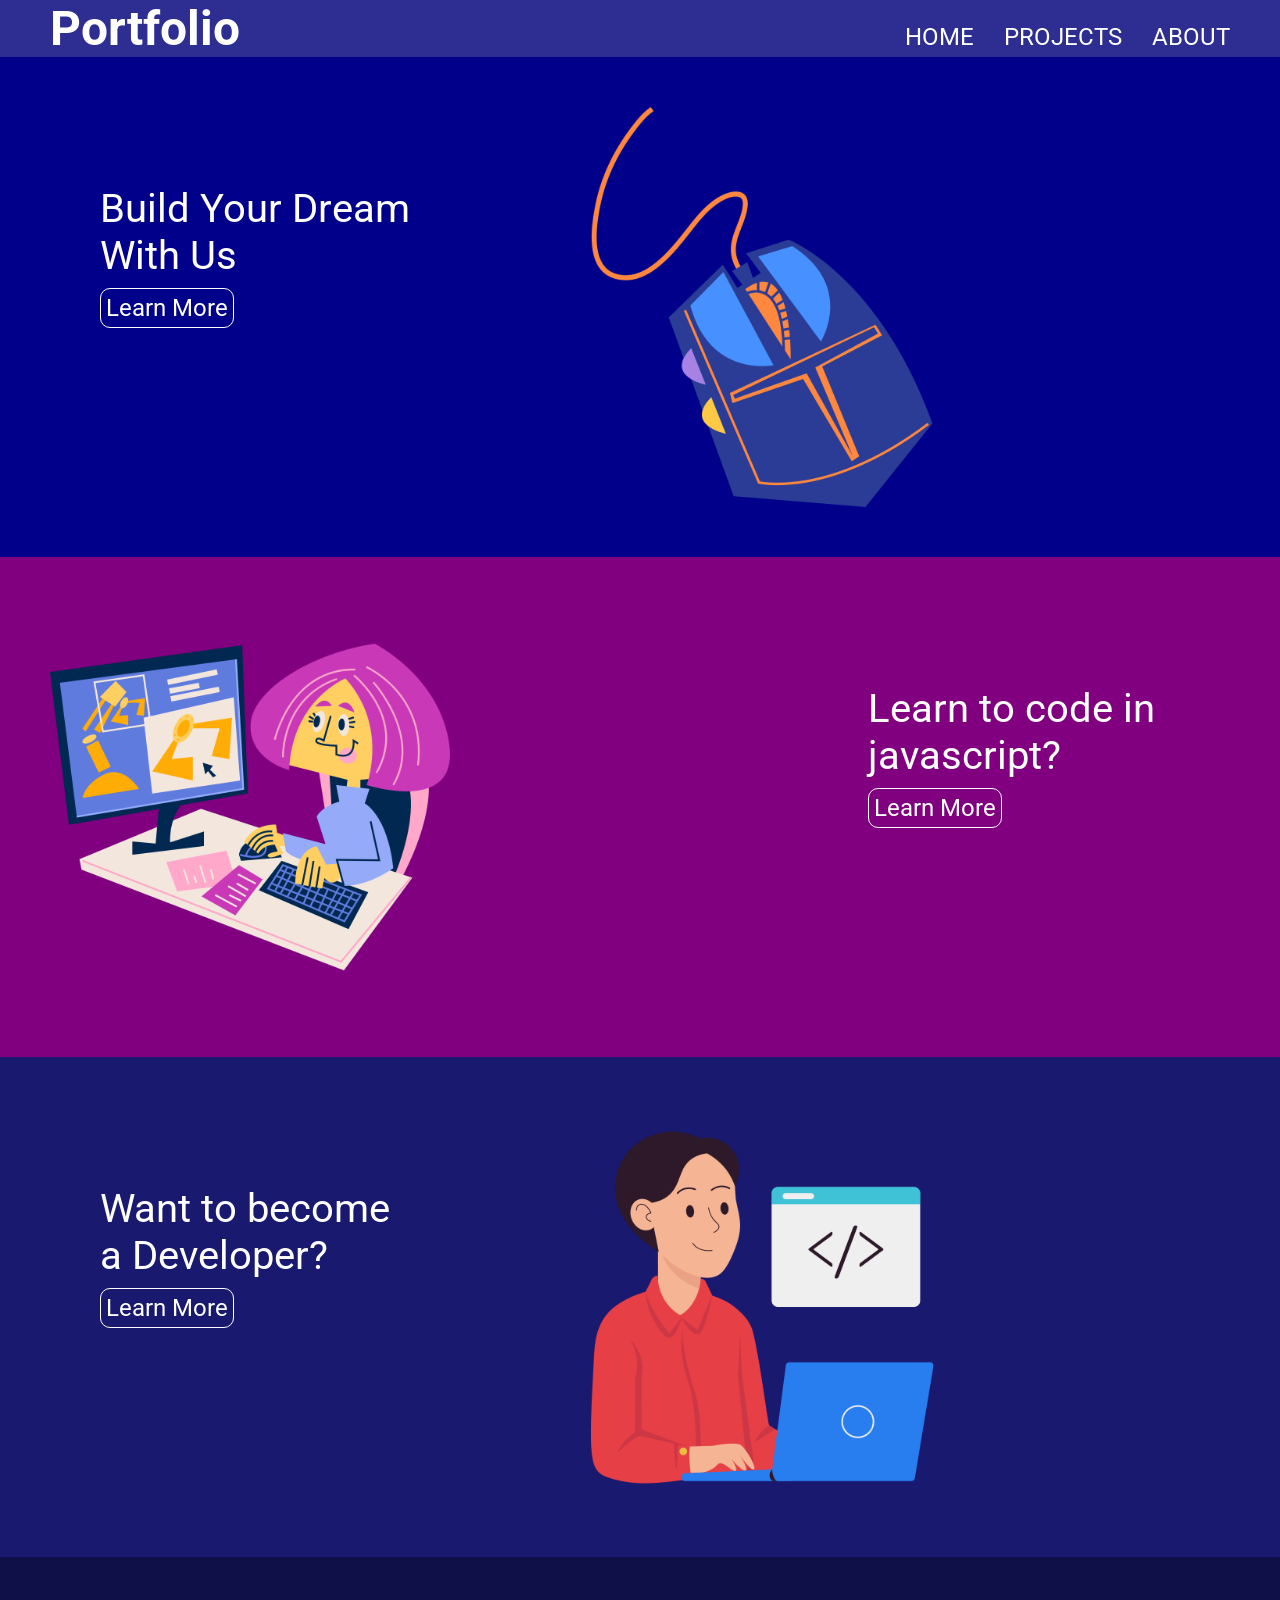
==== index.html @ 6a3600be "modify the index file" ====
<!DOCTYPE html>
<html>
    <head>
        <title>Home Page</title>
        <link rel="stylesheet" href="./home/style.css">
        <link rel="stylesheet" href="https://fonts.googleapis.com/icon?family=Material+Icons">
        <link rel="preconnect" href="https://fonts.googleapis.com">
        <link rel="preconnect" href="https://fonts.gstatic.com" crossorigin>
        <link href="https://fonts.googleapis.com/css2?family=Roboto:wght@400;700&display=swap" rel="stylesheet">
    </head>

    <body>
        <!-- navbar for desktop version -->
        <header class="desktop-navbar">
            <h1>Portfolio</h1>
            <ul>
                <li><a href="#">home</a></li>
                <li><a href="#">projects</a></li>
                <li><a href="#">about</a></li>
            </ul>
        </header>

        <!-- navbar for mobile version -->
        <header class="mobile-navbar">
            <h1>Portfolio</h1>
            <a href="#" id="menu-btn">home</a>
            <div id="menu">
                <ul>
                    <li><a href="#">home</a></li>
                    <li><a href="#">projects</a></li>
                    <li><a href="#">about</a></li>
                </ul>

            </div>
        </header>
        <script src="./home/script.js"></script>

        <!-- Main faction -->
        <main>
        <section class="binner">
            <div class="caption">
                <p>Build Your Dream With Us</p>
                <a id="learn-more-btn">Learn More</a>
                
            </div>

            <div class="img-container">
                <img src="../images/mouse.png">
            </div>
        </section>

        <section id="expand-div">
           
            <script src="./home/expand-btn.js"></script>
        </section>

        
        <section class="binner hero1">
            <div class="caption">
                <p>Learn to code in javascript?</p>
                <a href="#" id="learn-more-btn">Learn More</a>
            </div>

            <div class="img-container">
                <img src="../images/computer-engineer.png">
            </div>
        </section>



        <section class="binner hero2">
            <div class="caption">
                <p>Want to become a Developer?</p>
                <a href="#" id="learn-more-btn">Learn More</a>
            </div>

            <div class="img-container">
                <img src="../images/developer.png">
            </div>
        </section>
    </main>
        <!-- footer section -->
        <footer>
            
        </footer>

    </body>
</html>
---- home/style.css ----
* {
    box-sizing: border-box;
    padding: 0px;
    margin: 0px;
    font-family: 'Roboto';

}

body {
    background-color: midnightblue;
}


a {
    cursor: pointer;
}
/* NavBar Section */

/* for desktop navbar */
.desktop-navbar {
    background-color: rgb(46,46, 146);
    display: flex;
    justify-content: space-between;
    align-items: baseline;
    color: white;
    font-size: 1.5rem;
    padding: 0px 50px;
}

.desktop-navbar ul {
    display: flex;
    align-items: baseline;
    list-style-type: none;

}

.desktop-navbar a {
    text-decoration: none;
    color: white;
    text-transform: uppercase;
    margin: 10px 30px;
    margin-right: 0px;
}

.desktop-navbar a:hover {
    text-decoration: underline;
}


/* for mobile navbar */
.mobile-navbar {
    display: none;
    background-color: rgb(46,46, 146);
    justify-content: space-between;
    padding: 0px 50px;
    color: white;
    padding-top: 10px;
    padding-bottom: 10px;

}

/* setting mobile menu btn */
#menu-btn {
    color: white;
    border: 2px solid white;
    padding: 5px 15px;
    text-decoration: none;
    text-transform: uppercase;
    z-index: 3;


}

/* setting mobile menu display none */

#menu {
    display: none;
    position: absolute;
    top:58px;
    left: 0px;
    z-index: 2;
    flex-direction: column;
    width: 100%;
    background-color: rgba(255, 255, 255, 0.3);
    text-align: center;
    

}

#menu ul {
    list-style-type: none;

}

#menu a {
    text-decoration: none;
    text-transform: uppercase;
    color: black;
    font-size: 1.5rem;
    padding: 20px;
    display: block;
}

#menu a:hover {
    background-color: rgba(0, 0, 0, 0.3);
}



@media only screen and (max-width: 600px){
    .mobile-navbar {
        display: flex;
    }
    .desktop-navbar {
        display: none;
    }
}


/* Main section */
main {
    /*nothing to motify yet  */


}

/* binner section for desktop */
.binner {
    display: flex;
    justify-content: space-evenly;
    background-color: darkblue;

}


.binner .caption {
    padding: 100px;
    padding-top: 10%;
    width: 40%;
    font-size: 2.5rem;
    flex-shrink: 1;
    color: white;
    
    
}

.binner #learn-more-btn {
    font-size: 1.5rem;
    color: white;
    text-align: center;
    border: 1px solid white;
    border-radius: 10px;
    padding: 5px;
    text-decoration: none;
    margin: auto;
    transition: all 0.5s;
}

#learn-more-btn:hover {
    background-color: rgba(255,255,255,0.3);
    color: black;
    border-color: black;
    
}


.binner .img-container {
    width: 60%;
    padding: 50px;
    overflow: hidden;
    flex-shrink: 1.5;
    

}


.img-container img {
    width: 100%;
    max-width: 400px;
    height: auto;
    display: block;
}


#expand-div {
    width: 100%;
    height: 0px;
    background-color: rgb(85, 125, 135);
    transition: all 0.4s;
}

/* binner hero 1 */
.hero1 {
    flex-direction: row-reverse !important;
    background-color: purple;
}

.hero2 {
    background-color: midnightblue;
}



/* binnner for mobile */

@media only screen and (max-width: 600px){
    .binner {
        flex-direction: column-reverse;
        
    }

    .binner .caption {
        width: 100%;
    }

    .binner .img-container {
        width: 100%;
    }

    .hero1 {
        flex-direction: column-reverse !important;
    }
}



/* footer section */

footer {
    min-height: 300px;
    background-color: rgba(0, 0, 0, 0.35);
}
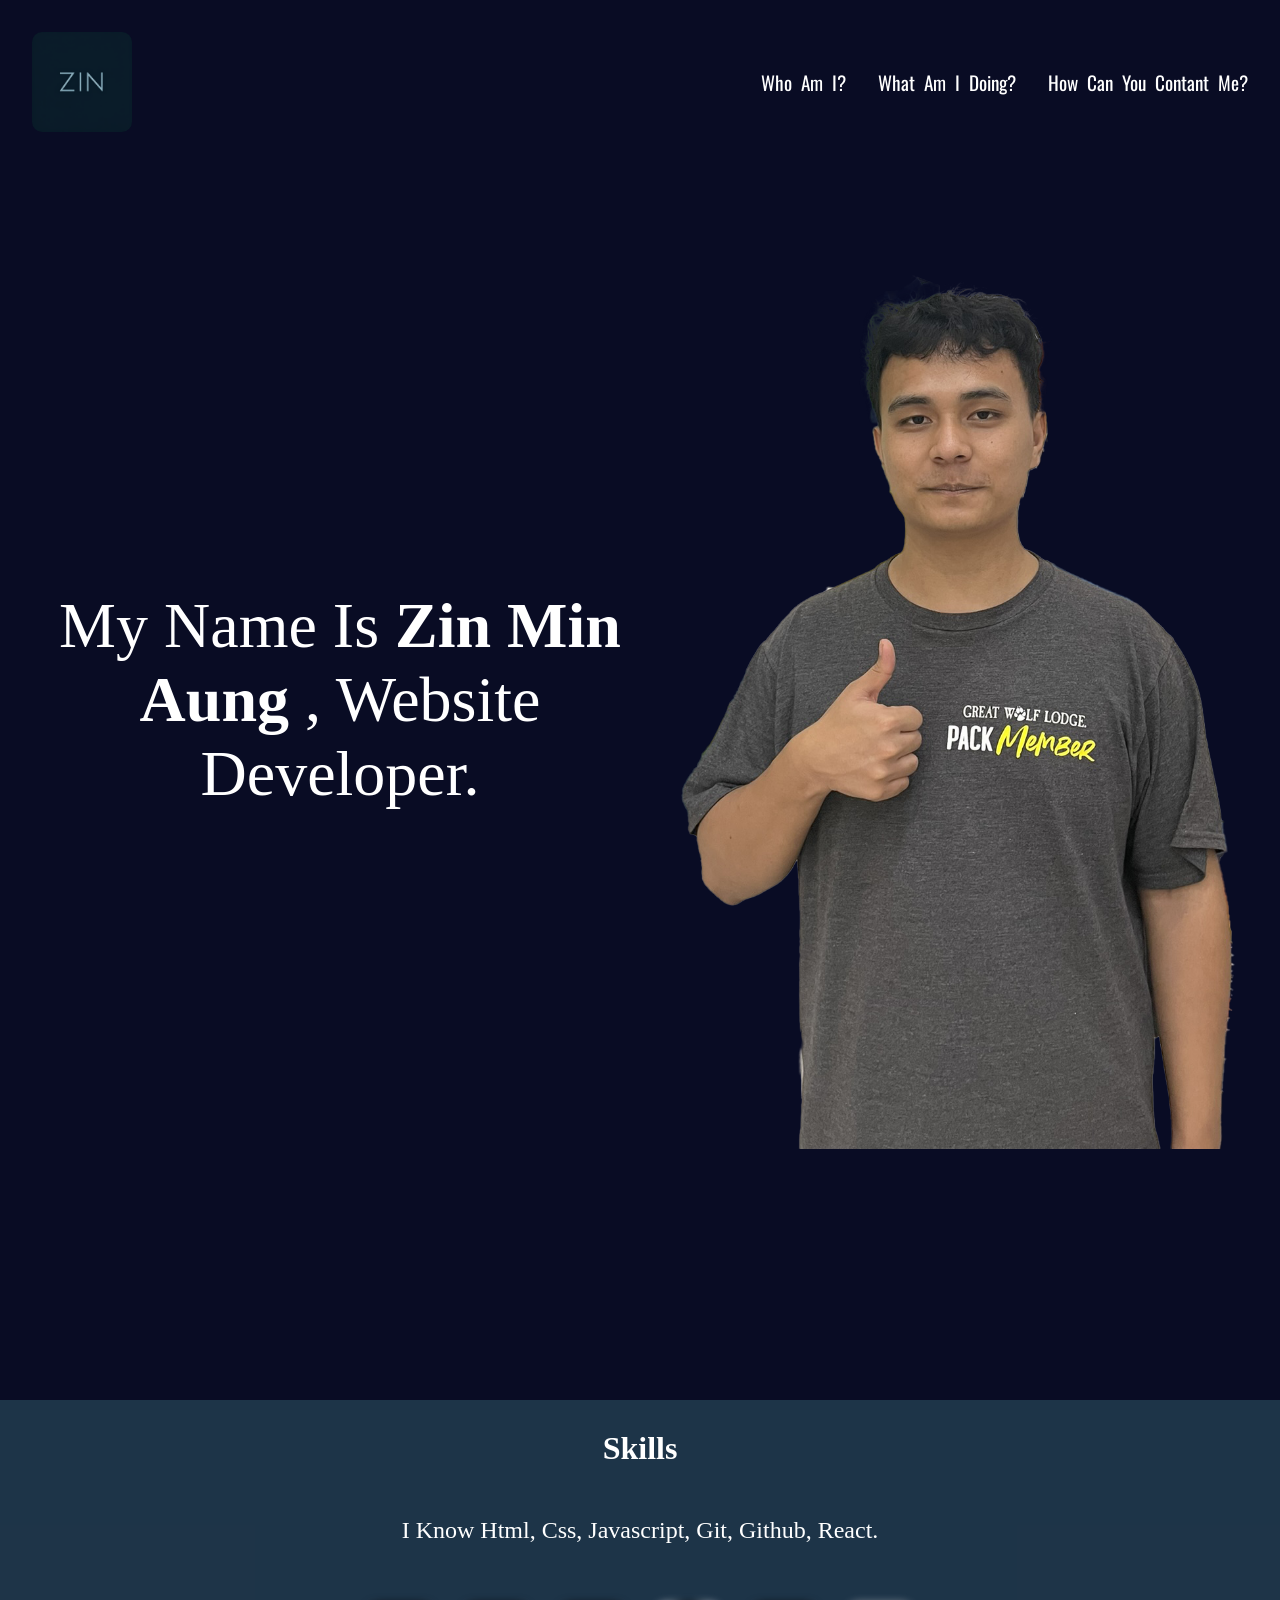
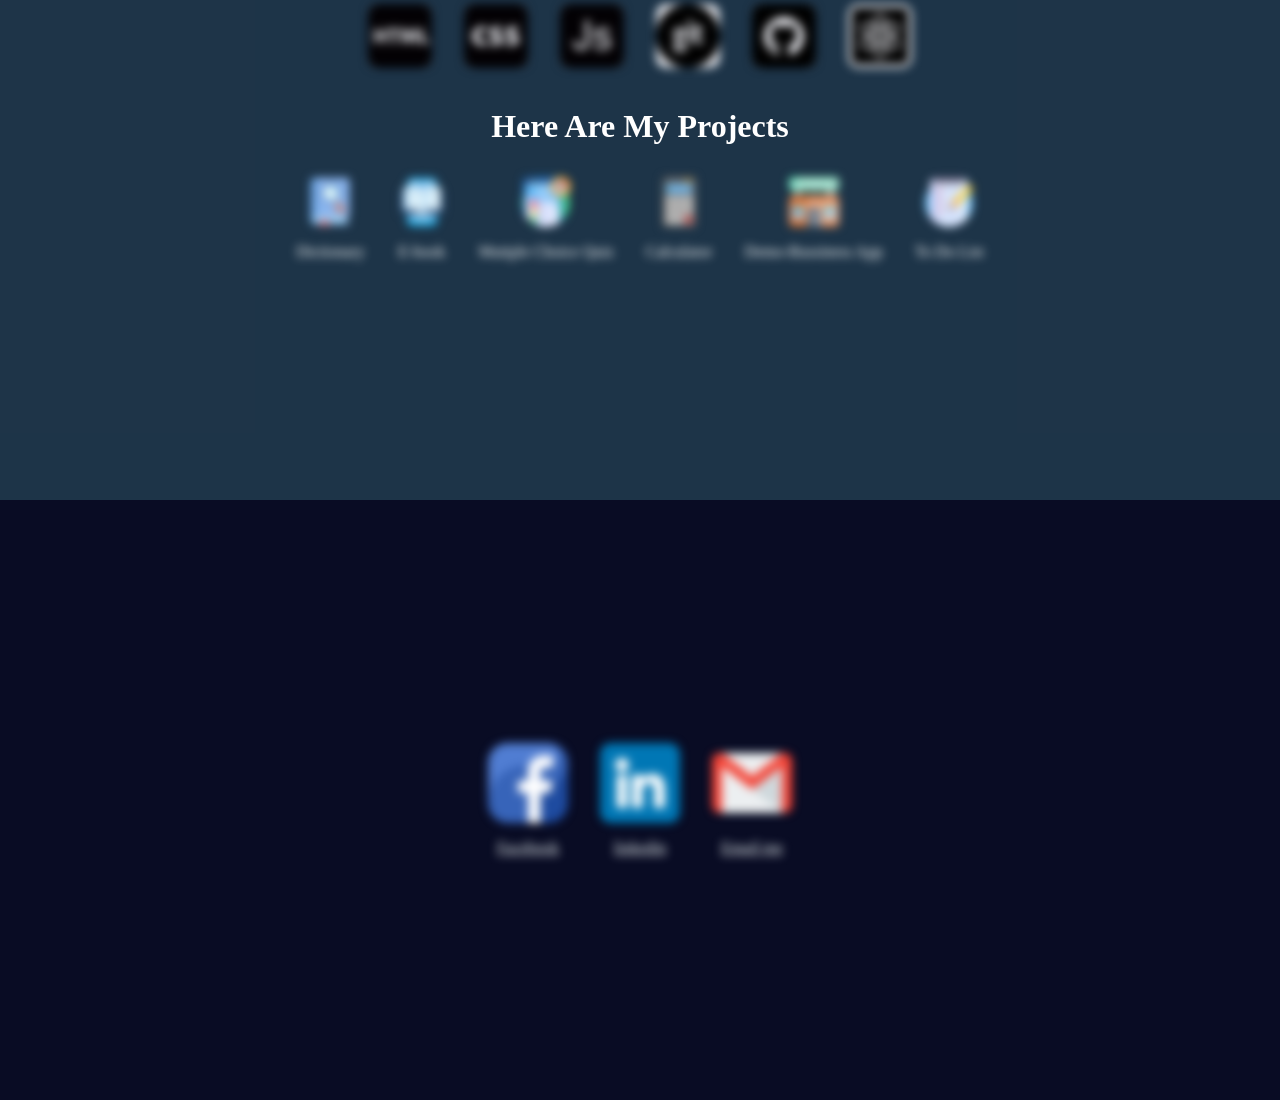
==== commit 81b7f5c1: "Set up my portfolio" ====
--- a/index.html
+++ b/index.html
@@ -1,88 +1,108 @@
 <!DOCTYPE html>
-<html>
-    <head>
-        <title>Home Page</title>
-        <link rel="stylesheet" href="./home/style.css">
-        <link rel="stylesheet" href="https://fonts.googleapis.com/icon?family=Material+Icons">
-        <link rel="preconnect" href="https://fonts.googleapis.com">
-        <link rel="preconnect" href="https://fonts.gstatic.com" crossorigin>
-        <link href="https://fonts.googleapis.com/css2?family=Roboto:wght@400;700&display=swap" rel="stylesheet">
-    </head>
+<html lang="en">
+<head>
+    <meta charset="UTF-8">
+    <meta name="viewport" content="width=device-width, initial-scale=1.0">
+    <title>My Portfolio</title>
+    <link rel="stylesheet" href="./src/css/style.css"/>
+    <link rel="stylesheet" href="./src/css/nav.css"/>
+    <link rel="stylesheet" href="./src/css/skills.css"/>
+    <link rel="stylesheet" href="./src/css/profile.css"/>
+    <!-- fonts -->
+    <link rel="preconnect" href="https://fonts.googleapis.com">
+    <link rel="preconnect" href="https://fonts.gstatic.com" crossorigin>
+    <link href="https://fonts.googleapis.com/css2?family=Lexend+Mega:wght@100..900&family=Oswald:wght@200..700&display=swap" rel="stylesheet">
+    <!-- Script -->
+    <script src="./src/scripts/menu-btn.js" defer></script>
+    <script src="./src/scripts/animation.js" defer></script>
+</head>
+<body>
+    <nav>
+        <img class="logo" src="./src/imgs/logo.png"/>
+        <ul class="desktop">
+            <li><a href="#profile-photo">Who Am I?</a></li>
+            <li><a href="#projects">What Am I Doing?</a></li>
+            <li><a href="#content">How Can You Contant Me?</a></li>
+        </ul>
+        <div class="mobile menu-btn">
+            <span></span>
+            <span></span>
+            <span></span>
+        </div>
+        <ul class="mb-nav">
+            <li><a href="#profile-photo">Who Am I?</a></li>
+            <li><a href="#projects">What Am I Doing?</a></li>
+            <li><a href="#content">How Can You Contant Me?</a></li>
+        </ul>
+    </nav>
 
-    <body>
-        <!-- navbar for desktop version -->
-        <header class="desktop-navbar">
-            <h1>Portfolio</h1>
-            <ul>
-                <li><a href="#">home</a></li>
-                <li><a href="#">projects</a></li>
-                <li><a href="#">about</a></li>
-            </ul>
-        </header>
+    <section class="binner">
+        <p class="profile-animation animated">My Name is <strong id="whoami">zin min aung</strong> , website developer. </p>
+        <img src="./src/imgs/profile.png" id="profile-photo">
+    </section>
 
-        <!-- navbar for mobile version -->
-        <header class="mobile-navbar">
-            <h1>Portfolio</h1>
-            <a href="#" id="menu-btn">home</a>
-            <div id="menu">
-                <ul>
-                    <li><a href="#">home</a></li>
-                    <li><a href="#">projects</a></li>
-                    <li><a href="#">about</a></li>
-                </ul>
+    <section class="skills-and-projects"  id="projects">
+        <h1>Skills</h1>
+        <p>I know Html, Css, javascript, git, github, react.</p>
+        <div class="skills animated">
 
-            </div>
-        </header>
-        <script src="./home/script.js"></script>
+            <img src="./src/imgs/html.png">
+            <img src="./src/imgs/css.png">
+            <img src="./src/imgs/js.png">
+            <img src="./src/imgs/git.png">
+            <img src="./src/imgs/github.png">
+            <img src="./src/imgs/react.png">
+        </div>
 
-        <!-- Main faction -->
-        <main>
-        <section class="binner">
-            <div class="caption">
-                <p>Build Your Dream With Us</p>
-                <a id="learn-more-btn">Learn More</a>
-                
-            </div>
+        <h1>Here Are My Projects</h1>
 
-            <div class="img-container">
-                <img src="../images/mouse.png">
-            </div>
-        </section>
+        <div class="projects animated">
+            <a href="https://dreamy-mousse-582bf8.netlify.app/">
+                <img src="./src/imgs/dictionary.png"/>
+                <span>Dictionary</span>
+            </a>
 
-        <section id="expand-div">
-           
-            <script src="./home/expand-btn.js"></script>
-        </section>
+            <a href="https://harmonious-wisp-6aed60.netlify.app/">
+                <img src="./src/imgs/book.png"/>
+                <span>E-book</span>
+            </a>
 
-        
-        <section class="binner hero1">
-            <div class="caption">
-                <p>Learn to code in javascript?</p>
-                <a href="#" id="learn-more-btn">Learn More</a>
-            </div>
+            <a href="https://rainbow-liger-0dd066.netlify.app/">
+                <img src="./src/imgs/quiz.png"/>
+                <span>Mutiple Choice Quiz</span>
+            </a>
 
-            <div class="img-container">
-                <img src="../images/computer-engineer.png">
-            </div>
-        </section>
+            <a href="https://fluffy-squirrel-42379a.netlify.app/">
+                <img src="./src/imgs/calculator.png"/>
+                <span>Calculator</span>
+            </a>
 
+            <a href="https://deft-muffin-770d37.netlify.app/">
+                <img src="./src/imgs/restaurant-building.png"/>
+                <span>Demo-Bussiness App</span>
+            </a>
+            
+            <a href="https://celebrated-scone-6f76a4.netlify.app/">
+                <img src="./src/imgs/list.png"/>
+                <spam>To Do List</spam>
+            </a>
 
+        </div>
+    </section>
 
-        <section class="binner hero2">
-            <div class="caption">
-                <p>Want to become a Developer?</p>
-                <a href="#" id="learn-more-btn">Learn More</a>
-            </div>
-
-            <div class="img-container">
-                <img src="../images/developer.png">
-            </div>
-        </section>
-    </main>
-        <!-- footer section -->
-        <footer>
-            
-        </footer>
-
-    </body>
-</html>
+    <section class="content animated" id="content">
+            <a href="https://www.facebook.com/profile.php?id=100086689434304">
+                <img src="./src/imgs/facebook.png">
+                <span>Facebook</span>
+            </a>
+            <a href="www.linkedin.com/in/zinmin-aung-5773212aa">
+                <img src="./src/imgs/linkedin.png">
+                <span>linkedin</span>
+            </a>
+            <a href="mailto:zinminaungalex200311@gmail.com">
+                <img src="./src/imgs/gmail.png">
+                <span>Email me</span>
+            </a>
+    </section>
+</body>
+</html> 
--- a/src/css/style.css
+++ b/src/css/style.css
@@ -0,0 +1,31 @@
+* {
+    padding: 0;
+    margin: 0;
+    box-sizing: border-box;
+    color: white;
+}
+
+body {
+    background-color: #090c24;
+}
+
+html {
+    scroll-behavior: smooth;
+  }
+
+
+
+  /* animation */
+
+  .animated {
+    opacity: 0;
+    transition: all 2s;
+    filter: blur(5px);
+    transform: translateX(-100%);
+  }
+
+  .show {
+    opacity: 1;
+    filter: blur(0px);
+    transform: translateX(0);
+  }
--- a/src/css/nav.css
+++ b/src/css/nav.css
@@ -0,0 +1,150 @@
+nav {
+    padding: 2rem;
+    width: 100%;
+    display: flex;
+    justify-content: space-between;
+    align-items: center;
+    position: relative;
+    position:fixed;
+    z-index: 3;
+}
+
+.logo {
+    width: 100px;
+    border-radius: 10px;
+    margin-right: 10px;
+}
+
+nav ul {
+    list-style-type: none;
+    display: flex;
+    gap: 2rem;
+    justify-content: end;
+    font-family: Oswald;
+    font-size: 1.2rem;
+    word-spacing: 5px;
+}
+
+nav ul a {
+    text-decoration: none;
+}
+
+nav ul a:hover {
+   color: aqua;
+   text-decoration: underline; 
+}
+
+nav div {
+    width: 30px;
+    height: 30px;
+    display: flex;
+    flex-direction: column;
+    gap: 0.5rem;
+    border-top-left-radius: 5px;
+    border-bottom-right-radius: 5px;
+    overflow: hidden;
+}
+
+
+nav div span {
+    width: 100%;
+    height: inherit;
+    background-color: white;
+}
+
+.mobile {
+    display: none;
+}
+
+
+.mb-nav {
+    position: absolute;
+    top: 100%;
+    left: 0px;
+    flex-direction: column;
+    width: 100%;
+    align-items: center;
+    display: none;
+    gap: 0;
+    background-color: #555ea0bf;
+    z-index: 2;
+    box-shadow: rgba(50, 50, 93, 0.25) 0px 13px 27px -5px, rgba(0, 0, 0, 0.3) 0px 8px 16px -8px;
+
+}
+
+.mb-nav li {
+    width: 100%;
+    padding: 10px;
+    padding-left: 20%;
+}
+
+
+/* binner */
+.binner {
+    display: flex;
+    align-items: center;
+    padding: 1rem;
+    height: 1400px;
+ }
+ 
+ .binner p {
+     font-size: 4rem;
+     text-transform: capitalize;
+     text-align: center;
+ }
+ 
+ #profile-photo {
+     width: 600px;
+ 
+ }
+
+
+
+@media screen and (max-width: 600px) {
+    .mobile {
+        display: flex;
+    }
+    .desktop {
+        display: none;
+    }
+    .logo {
+        width: 50px;
+    }
+
+    .binner {
+        height: 800px;
+    }
+
+    .binner p {
+        font-size: 1.5rem !important;
+    }
+    
+    #profile-photo {
+        width: 250px !important;
+    }
+
+}
+
+
+@media screen and (min-width: 600px)
+{
+    .mb-nav 
+    {
+        display: none !important;
+    }
+}
+
+
+
+@media screen and (max-width: 900px) {
+    .binner p {
+        font-size: 2.5rem;
+        text-transform: capitalize;
+        text-align: center;
+    }
+    
+    #profile-photo {
+        width: 400px;
+    
+    }
+}
--- a/src/css/skills.css
+++ b/src/css/skills.css
@@ -0,0 +1,62 @@
+.skills-and-projects
+{
+    background-color: #3e738064;
+    min-height: 700px;
+
+}
+
+.skills-and-projects h1  {
+    text-align: center;
+    font-size: 2rem;
+    padding-top: 30px;
+   
+}
+
+.skills-and-projects p {
+    font-size: 1.5rem;
+    text-align: center;
+    padding: 50px;
+    text-transform: capitalize;
+
+}
+
+.skills {
+    display: flex;
+    justify-content: center;
+    align-items: center;
+    flex-wrap: wrap;
+    gap: 2rem;
+    padding: 10px 1rem;
+
+}
+
+.skills img {
+    background-color: #e5e6eb;
+    border-radius: 10px;
+
+}
+
+.projects {
+    display: flex;
+    justify-content: center;
+    gap: 2rem;
+    flex-wrap: wrap;
+    padding: 2rem;
+
+}
+
+.projects a {
+    display: flex;
+    flex-direction: column;
+    justify-content: center;
+    align-items: center;
+    gap: 1rem;
+    text-decoration: none;
+
+}
+
+
+.projects img {
+    width: 50px;
+}
+
--- a/src/css/profile.css
+++ b/src/css/profile.css
@@ -0,0 +1,45 @@
+.content {
+    display: flex;
+    height: 600px;
+    justify-content: center;
+    align-items: center;
+    gap: 2rem;
+}
+
+.content a {
+    display: flex;
+    flex-direction: column;
+    gap: 1rem;
+    justify-content: center;
+    align-items: center;
+    width: 80px;
+    height: auto;
+}
+
+.content a img {
+  width: 100%;
+  display: block;
+
+}
+
+.content a span {
+    color: rgb(231, 240, 240);
+}
+
+.profile-animation {
+    animation-name:fadeIn;
+    animation-duration:5s
+}
+
+
+@keyframes fadeIn {
+0% {
+  opacity:0%;
+  scale: 60%;
+
+}
+100% {
+  opacity:100%;
+}
+
+}
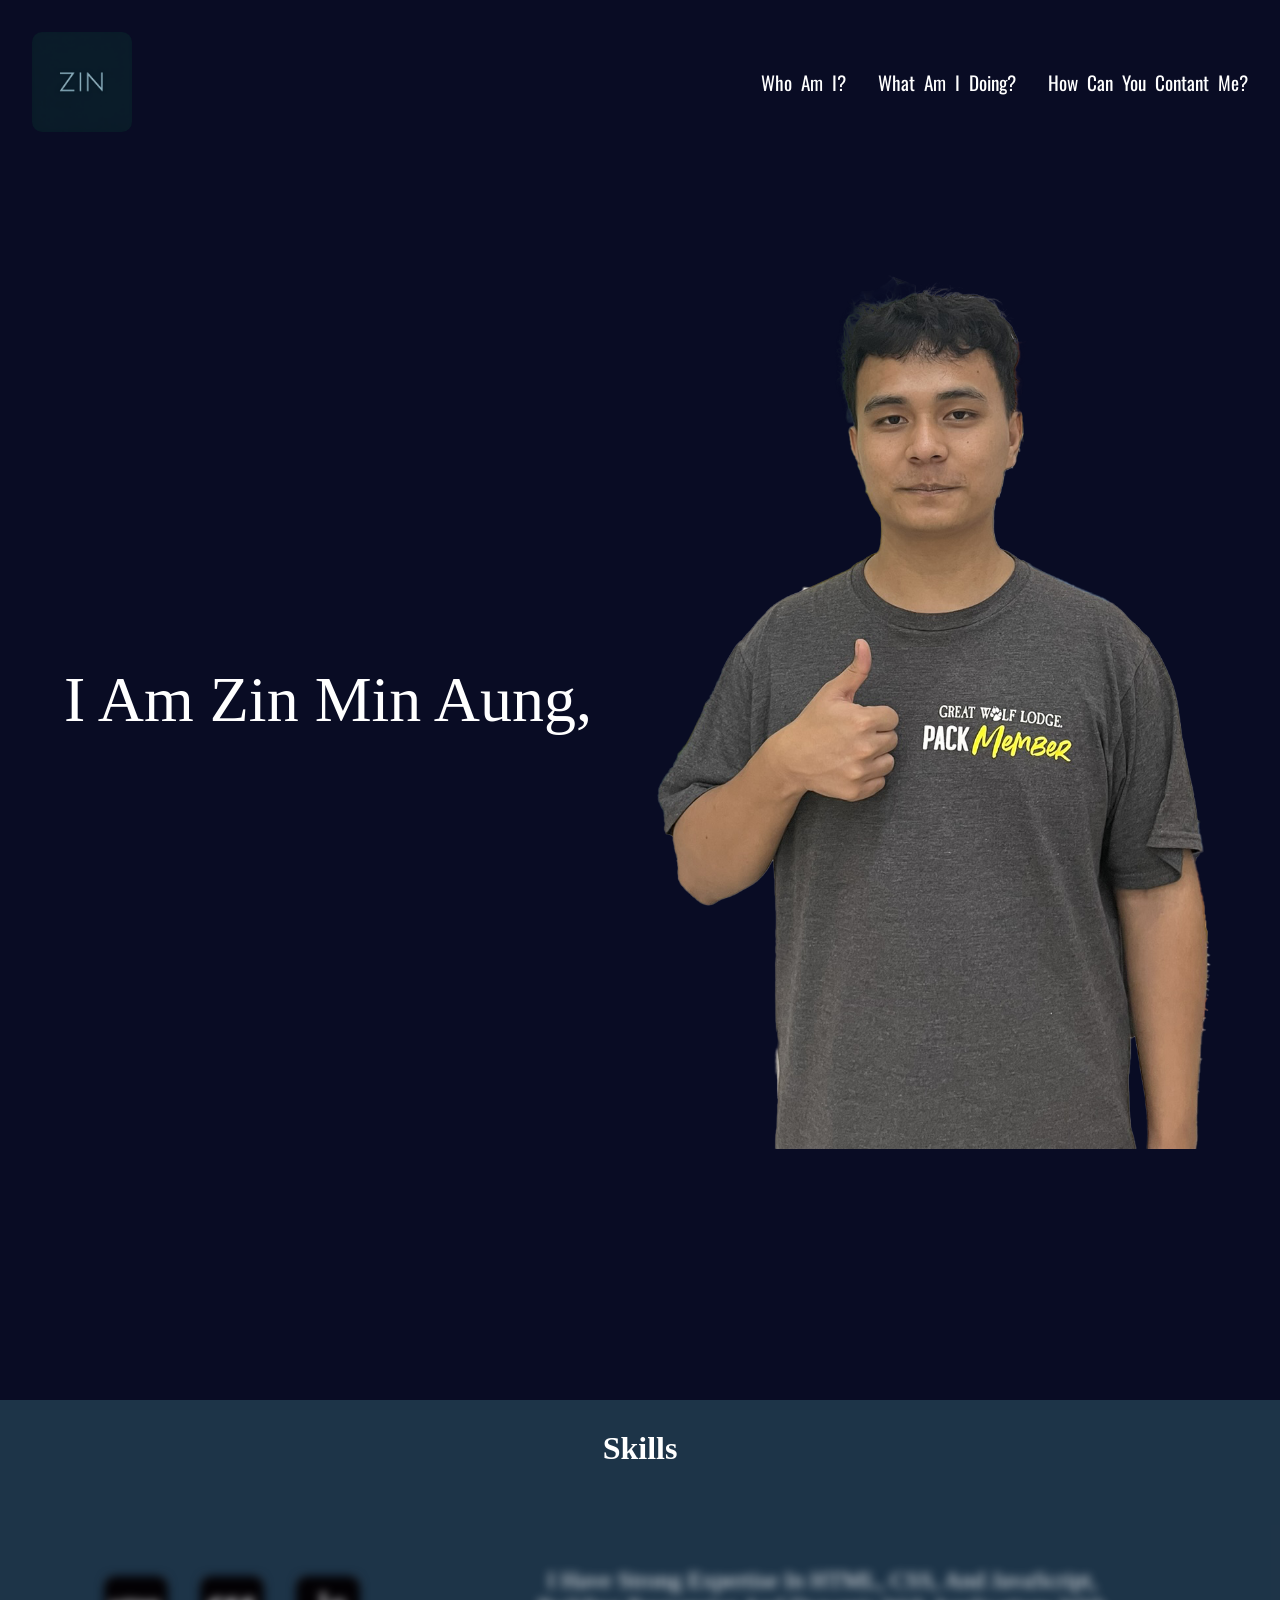
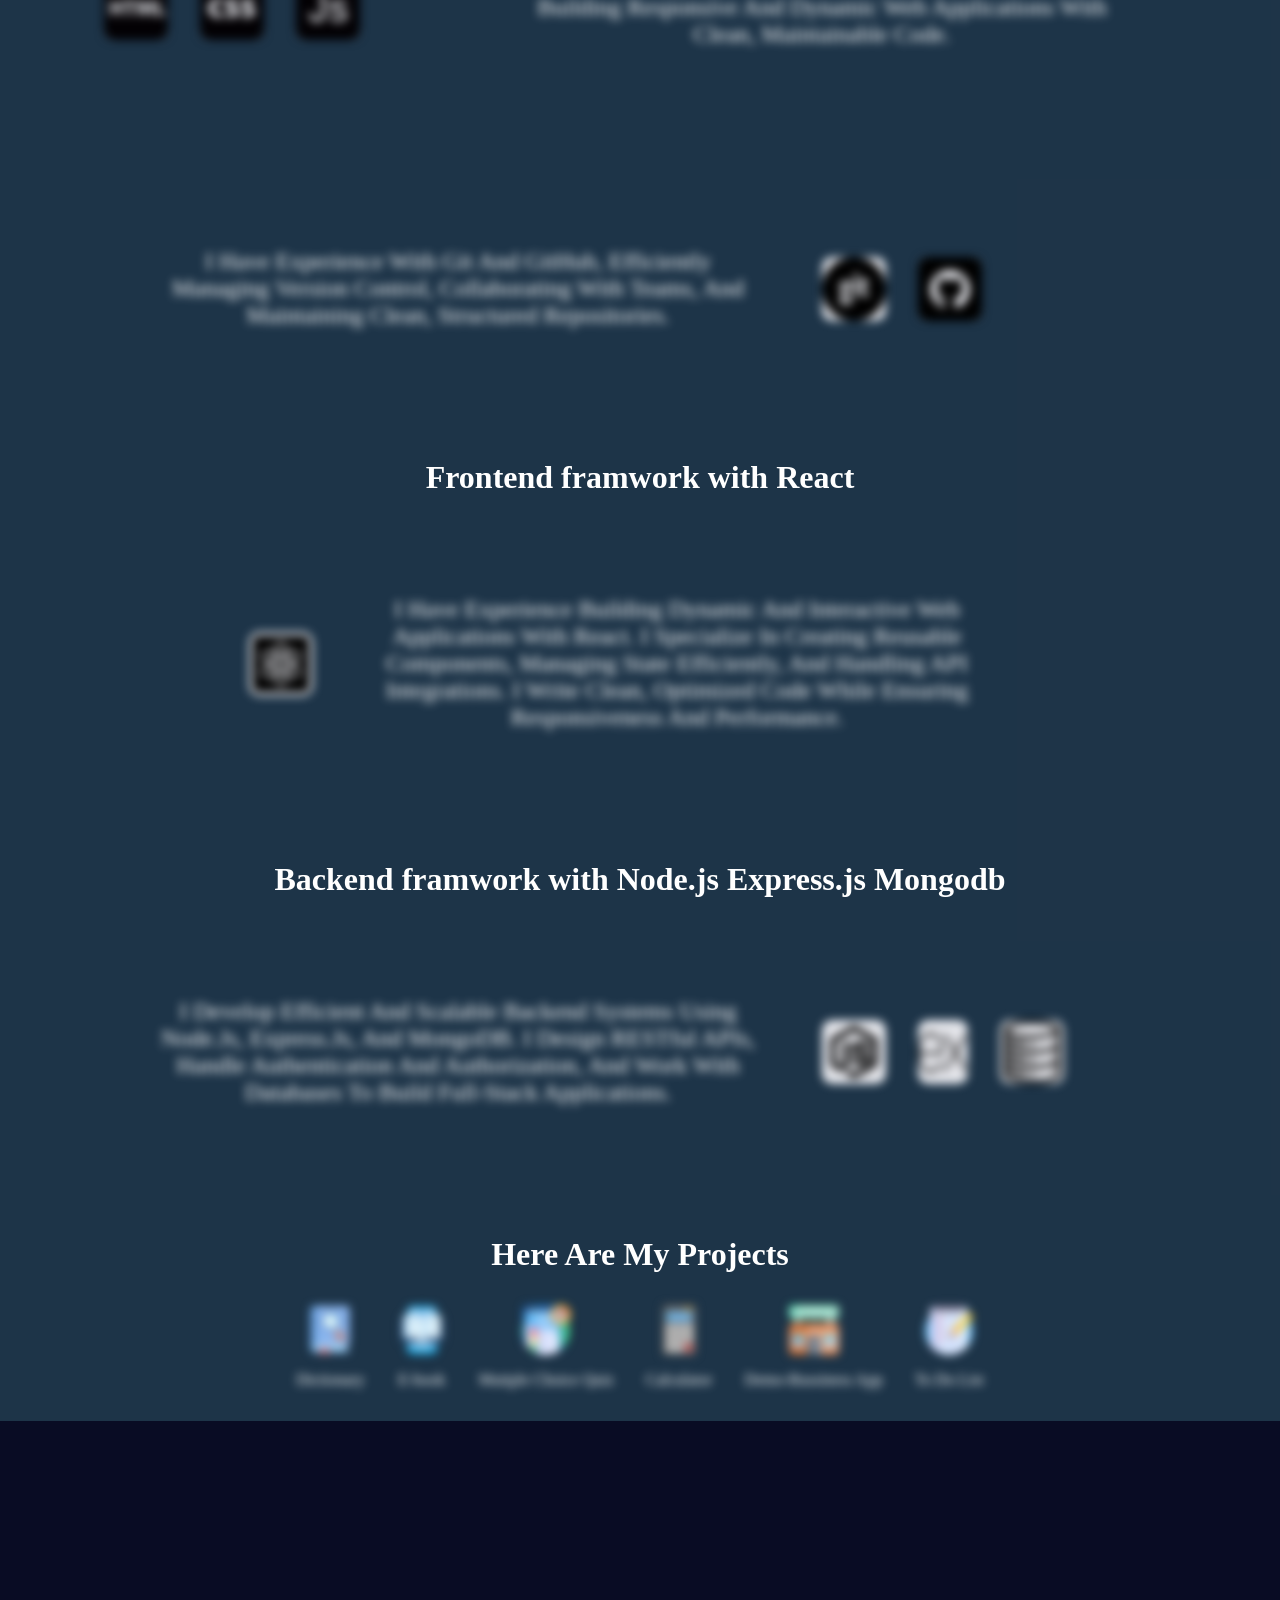
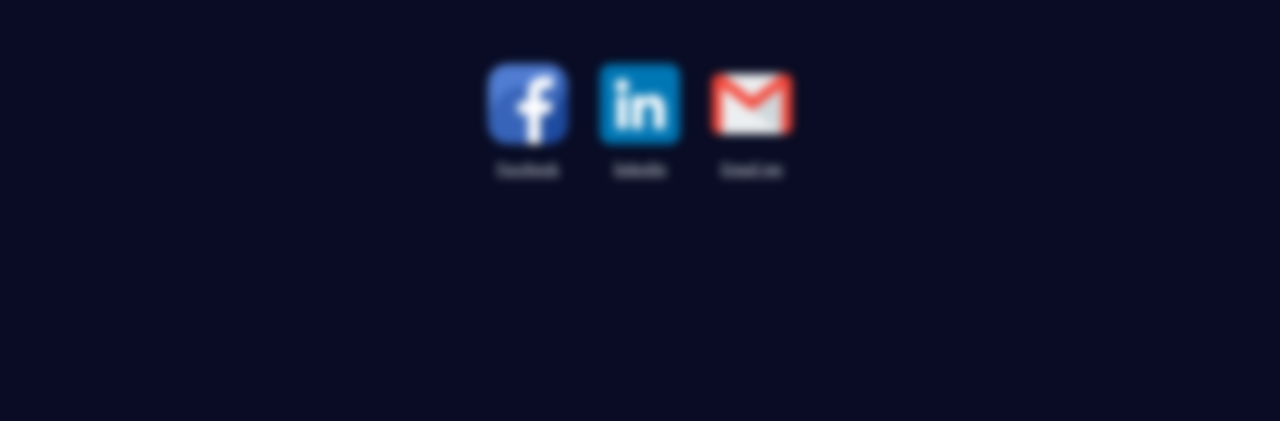
==== commit 0837e1b9: "adding more information like skills and typewiter" ====
--- a/index.html
+++ b/index.html
@@ -15,6 +15,7 @@
     <!-- Script -->
     <script src="./src/scripts/menu-btn.js" defer></script>
     <script src="./src/scripts/animation.js" defer></script>
+    <script src="./src/scripts/typewriter.js" defer></script>
 </head>
 <body>
     <nav>
@@ -37,21 +38,66 @@
     </nav>
 
     <section class="binner">
-        <p class="profile-animation animated">My Name is <strong id="whoami">zin min aung</strong> , website developer. </p>
+        <div>
+            <p class="profile-animation animated" id="typewriter-loop">I am zin min aung, website developer. </p>
+        </div>
         <img src="./src/imgs/profile.png" id="profile-photo">
     </section>
 
     <section class="skills-and-projects"  id="projects">
         <h1>Skills</h1>
-        <p>I know Html, Css, javascript, git, github, react.</p>
-        <div class="skills animated">
 
-            <img src="./src/imgs/html.png">
-            <img src="./src/imgs/css.png">
-            <img src="./src/imgs/js.png">
-            <img src="./src/imgs/git.png">
-            <img src="./src/imgs/github.png">
+        <div class="skills animated skill-container">
+            <div class="img-container">
+                <img src="./src/imgs/html.png">
+                <img src="./src/imgs/css.png">
+                <img src="./src/imgs/js.png">
+            </div>
+
+            <div class="description">
+                <p>I have strong expertise in HTML, CSS, and JavaScript, 
+                    building responsive and dynamic web applications with clean, maintainable code.</p>
+            </div> 
+        </div>
+
+        <div class="skills animated skill-container reverse">
+            <div class="img-container">
+                <img src="./src/imgs/git.png">
+                <img src="./src/imgs/github.png">
+            </div>
+
+            <div class="description">
+                <p>I have experience with Git and GitHub, efficiently managing version control, 
+                    collaborating with teams, and maintaining clean, structured repositories. </p>
+            </div> 
+        </div>
+
+        <h1>Frontend framwork with React</h1>
+
+        <div class="skills animated skill-container">
+
             <img src="./src/imgs/react.png">
+
+            <div class="description">
+                <p>I have experience building dynamic and interactive web applications with React. 
+                    I specialize in creating reusable components, managing state efficiently, and handling API integrations. 
+                    I write clean, optimized code while ensuring responsiveness and performance.</p>
+            </div> 
+        </div>
+
+        <h1>Backend framwork with Node.js Express.js Mongodb</h1>
+
+        <div class="skills animated skill-container reverse">
+            <div class="img-container">
+                <img src="./src/imgs/node.png">
+                <img src="./src/imgs/express.png">
+                <img src="./src/imgs/database.png">
+            </div>
+
+            <div class="description">
+                <p>I develop efficient and scalable backend systems using Node.js, Express.js, and MongoDB. 
+                   I design RESTful APIs, handle authentication and authorization, and work with databases to build full-stack applications. </p>
+            </div> 
         </div>
 
         <h1>Here Are My Projects</h1>
--- a/src/css/nav.css
+++ b/src/css/nav.css
@@ -92,6 +92,11 @@
      text-transform: capitalize;
      text-align: center;
  }
+
+
+ .binner div {
+    width: 50%;
+ }
  
  #profile-photo {
      width: 600px;
--- a/src/css/skills.css
+++ b/src/css/skills.css
@@ -60,3 +60,25 @@
     width: 50px;
 }
 
+.skill-container {
+    display: flex;
+    justify-content: center;
+    padding: 50px;
+    gap: 10px
+}
+
+.reverse {
+    flex-direction: row-reverse;
+}
+
+.skill-container .img-container {
+    width: 30%;
+    display: flex;
+    gap: 2rem;
+    flex-wrap: wrap;
+}
+
+.skill-container .description {
+    width: 60%;
+    
+}
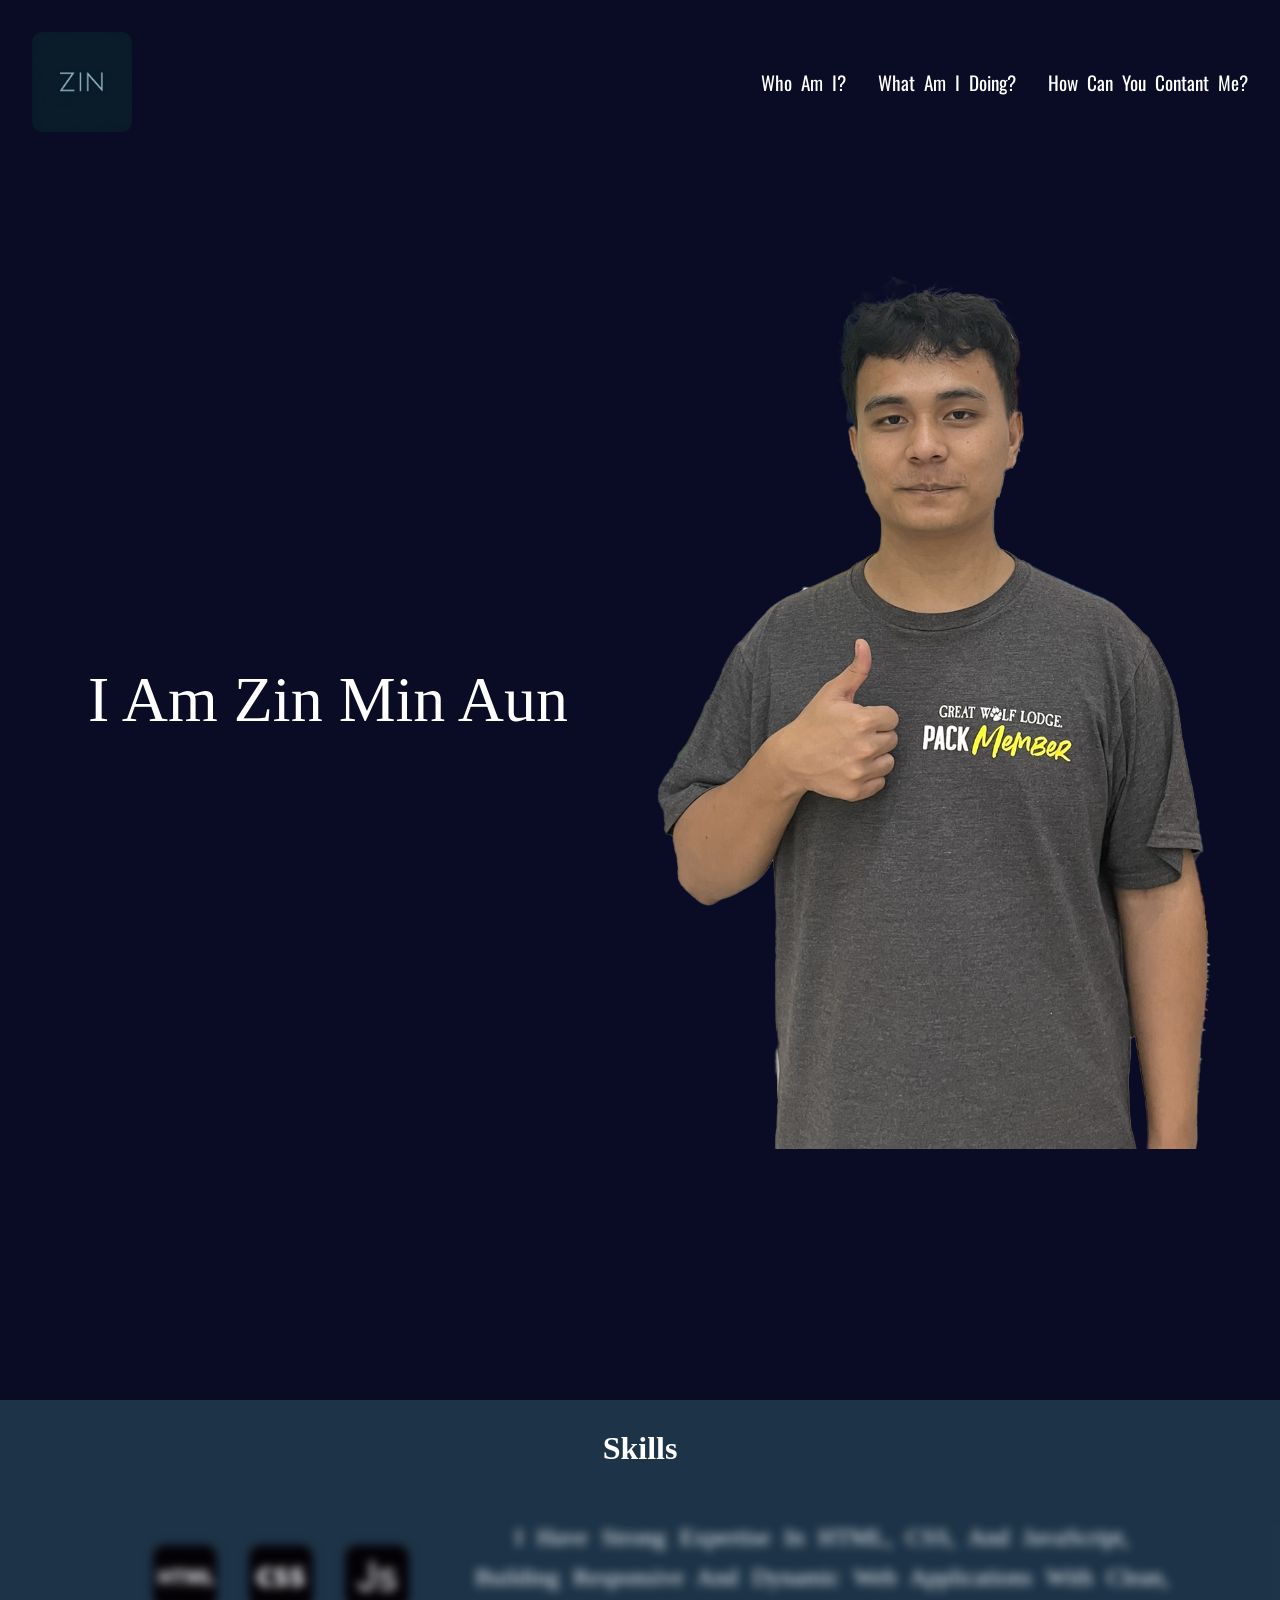
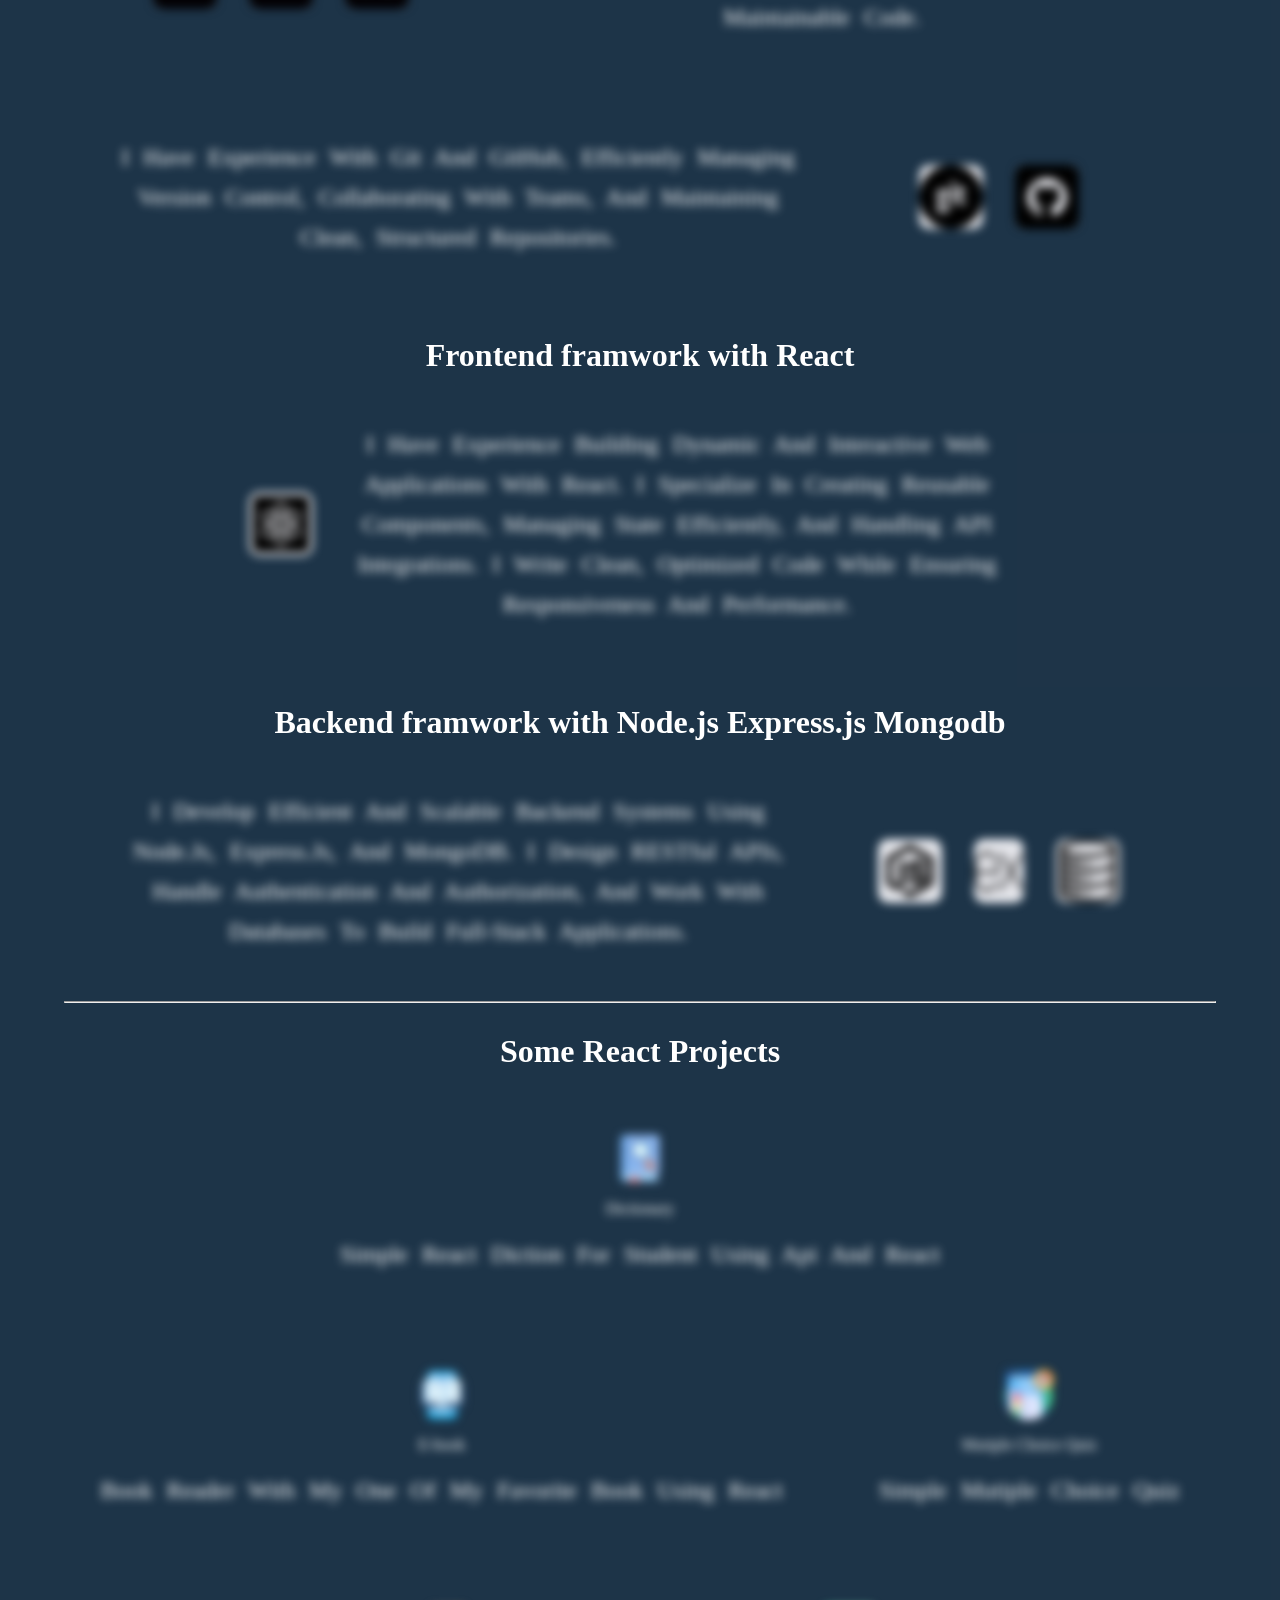
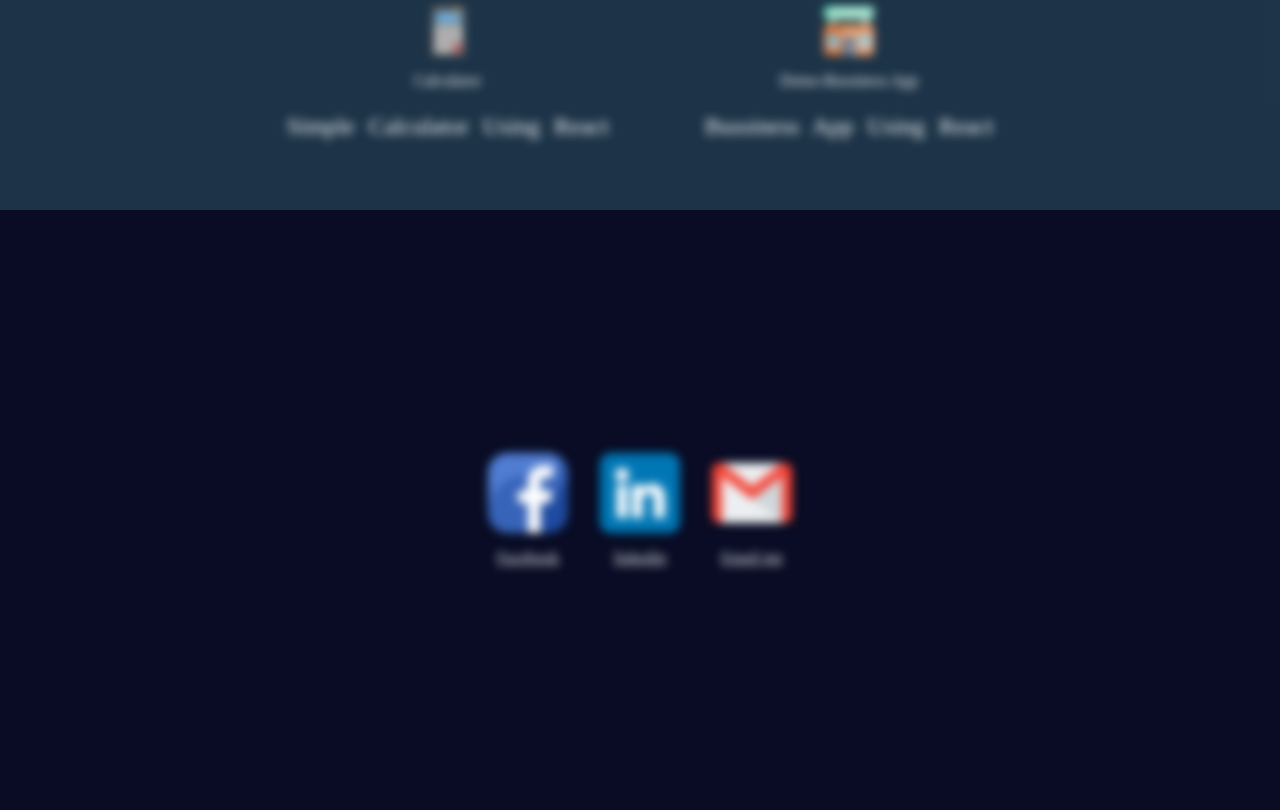
==== commit 875ede7f: "add detail on projects" ====
--- a/index.html
+++ b/index.html
@@ -39,7 +39,7 @@
 
     <section class="binner">
         <div>
-            <p class="profile-animation animated" id="typewriter-loop">I am zin min aung, website developer. </p>
+            <p class="profile-animation" id="typewriter-loop">I am zin min aung, website developer. </p>
         </div>
         <img src="./src/imgs/profile.png" id="profile-photo">
     </section>
@@ -100,38 +100,41 @@
             </div> 
         </div>
 
-        <h1>Here Are My Projects</h1>
+        <hr/>
+
+        <h1>Some React Projects</h1>
 
         <div class="projects animated">
             <a href="https://dreamy-mousse-582bf8.netlify.app/">
                 <img src="./src/imgs/dictionary.png"/>
                 <span>Dictionary</span>
+                <p>Simple React Diction for student using Api and React </p>
             </a>
 
             <a href="https://harmonious-wisp-6aed60.netlify.app/">
                 <img src="./src/imgs/book.png"/>
                 <span>E-book</span>
+                <p>Book reader with my one of my favorite Book using React </p>
             </a>
 
             <a href="https://rainbow-liger-0dd066.netlify.app/">
                 <img src="./src/imgs/quiz.png"/>
                 <span>Mutiple Choice Quiz</span>
+                <p>Simple Mutiple Choice Quiz </p>
             </a>
 
             <a href="https://fluffy-squirrel-42379a.netlify.app/">
                 <img src="./src/imgs/calculator.png"/>
                 <span>Calculator</span>
+                <p>Simple Calculator Using React</p>
             </a>
 
             <a href="https://deft-muffin-770d37.netlify.app/">
                 <img src="./src/imgs/restaurant-building.png"/>
                 <span>Demo-Bussiness App</span>
+                <p>Bussiness app using React</p>
             </a>
             
-            <a href="https://celebrated-scone-6f76a4.netlify.app/">
-                <img src="./src/imgs/list.png"/>
-                <spam>To Do List</spam>
-            </a>
 
         </div>
     </section>
--- a/src/css/style.css
+++ b/src/css/style.css
@@ -28,4 +28,9 @@
     opacity: 1;
     filter: blur(0px);
     transform: translateX(0);
+  }
+
+  hr {
+    width: 90%;
+    margin: auto;
   }
--- a/src/css/nav.css
+++ b/src/css/nav.css
@@ -128,6 +128,22 @@
         width: 250px !important;
     }
 
+    .skill-container {
+        flex-direction: column;
+        width: 100%;
+    }
+    .skill-container .img-container {
+        width: 100% !important;
+        padding: 0;
+        flex-direction: row;
+    }
+
+
+
+    .skill-container .description {
+        width: 100% !important;
+        padding: 0;
+    }
 }
 
 
--- a/src/css/skills.css
+++ b/src/css/skills.css
@@ -15,8 +15,9 @@
 .skills-and-projects p {
     font-size: 1.5rem;
     text-align: center;
-    padding: 50px;
     text-transform: capitalize;
+    line-height: 2.5rem;
+    word-spacing: 0.5rem;
 
 }
 
@@ -25,8 +26,7 @@
     justify-content: center;
     align-items: center;
     flex-wrap: wrap;
-    gap: 2rem;
-    padding: 10px 1rem;
+
 
 }
 
@@ -52,7 +52,7 @@
     align-items: center;
     gap: 1rem;
     text-decoration: none;
-
+    margin: 2rem;
 }
 
 
@@ -76,9 +76,12 @@
     display: flex;
     gap: 2rem;
     flex-wrap: wrap;
+    justify-content: center;
 }
 
 .skill-container .description {
     width: 60%;
     
-}+}
+
+ 
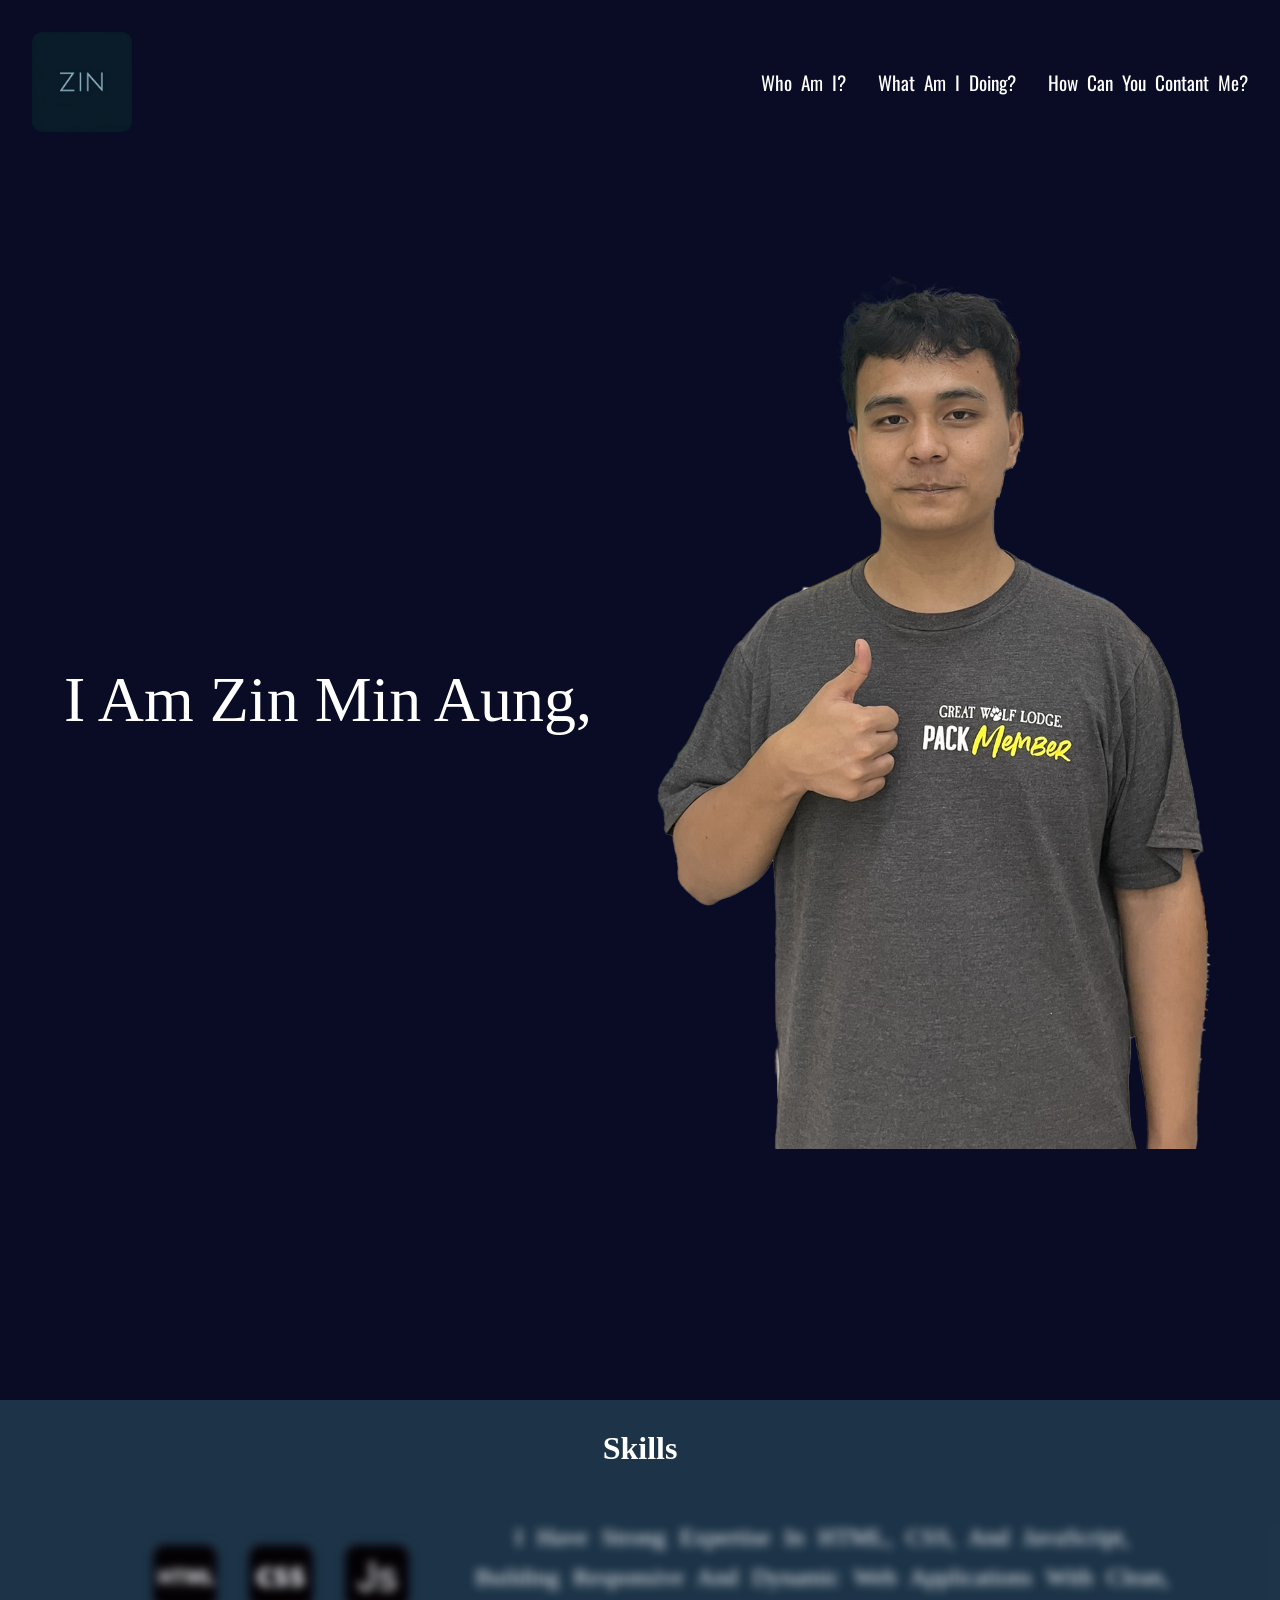
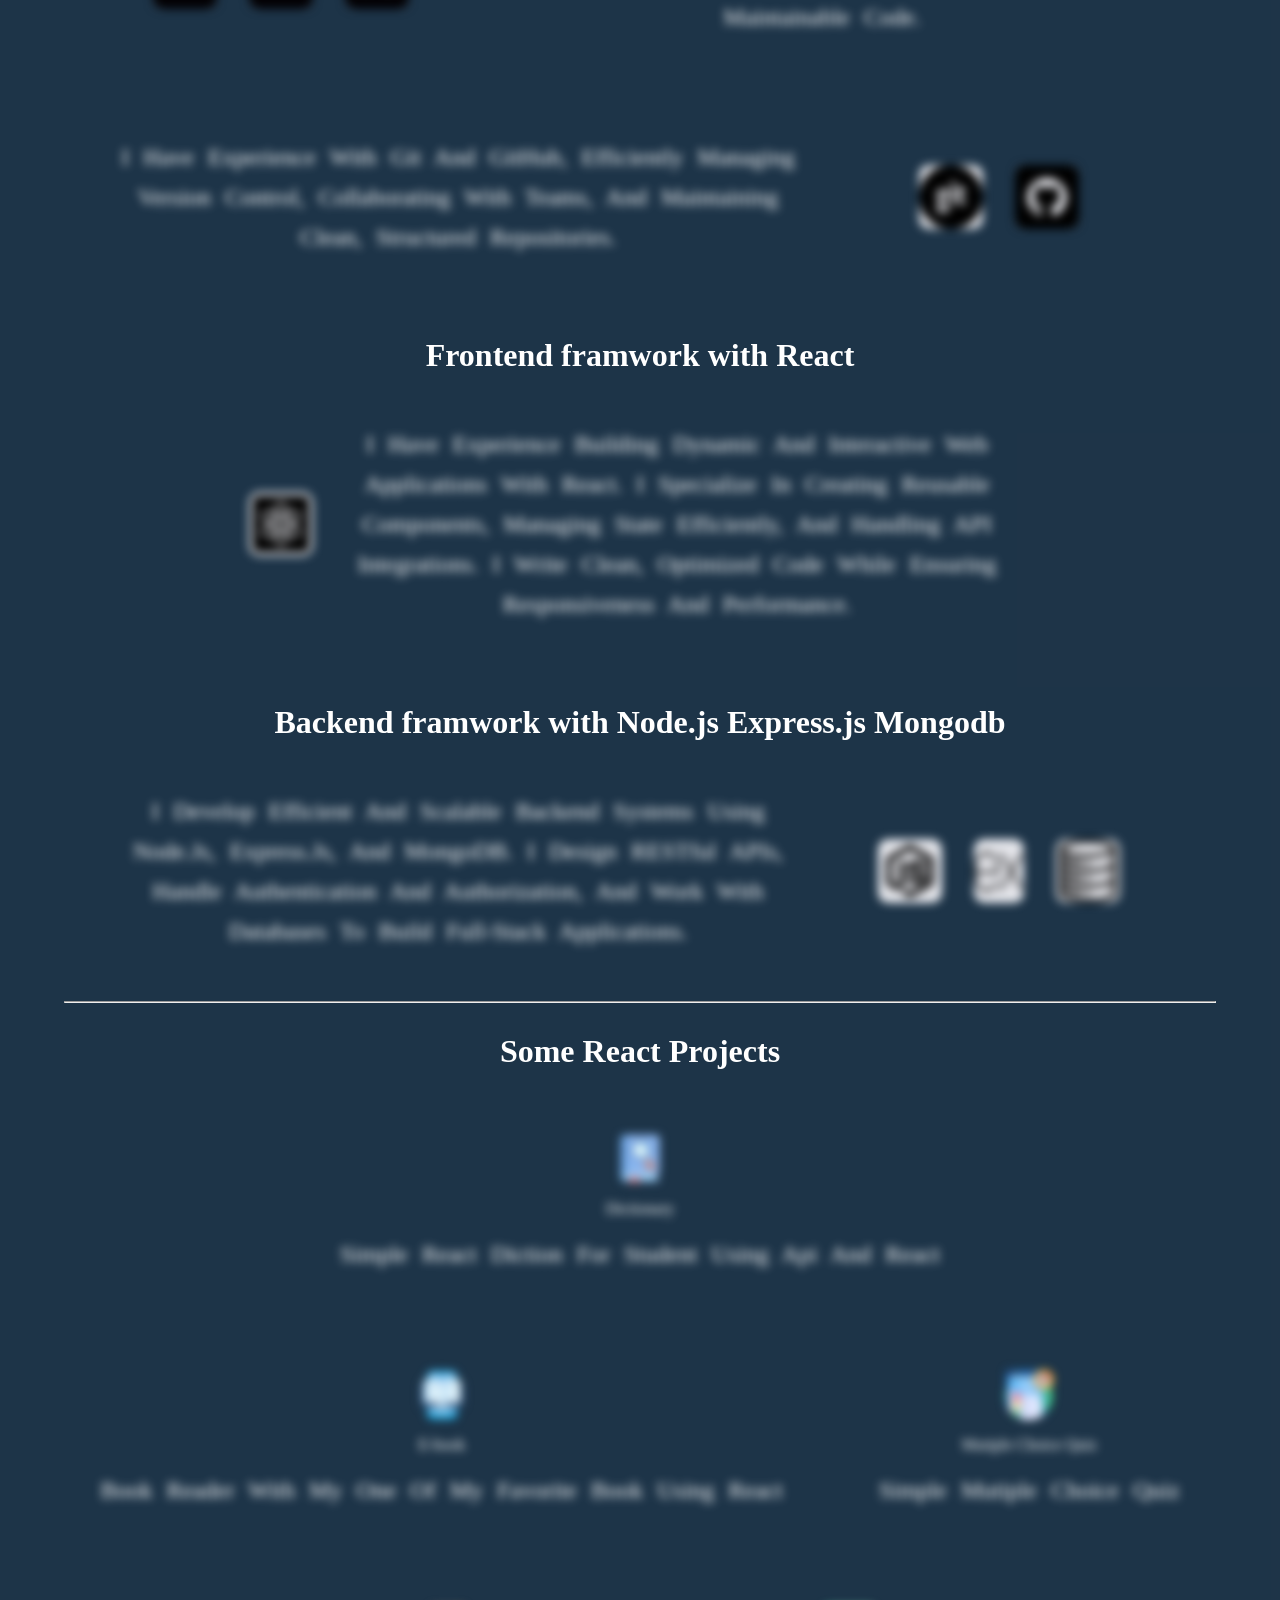
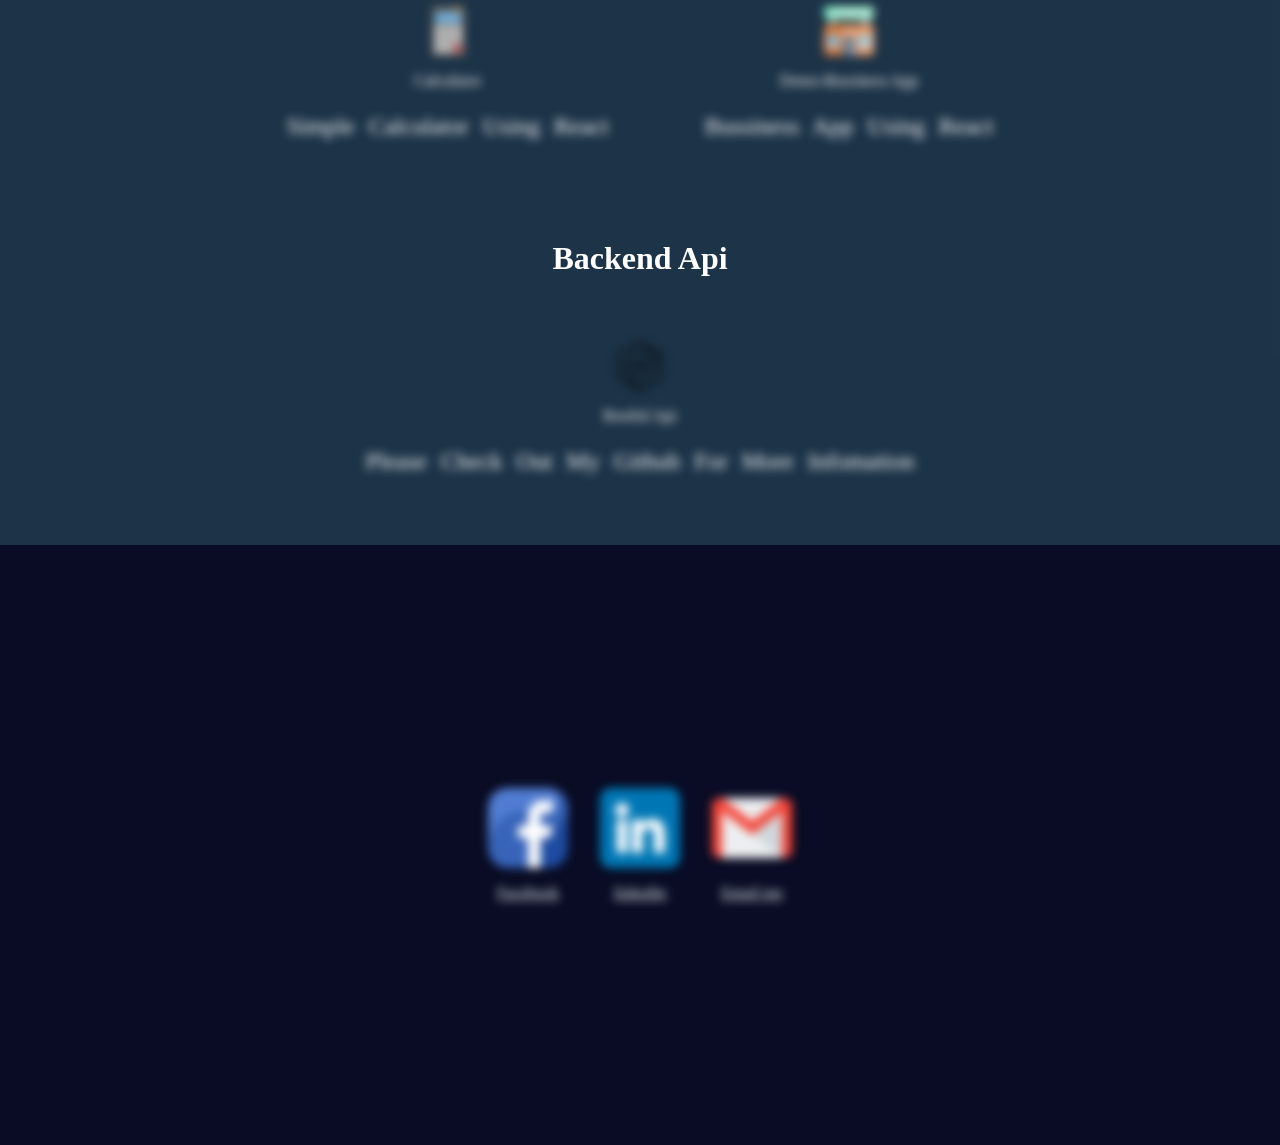
==== commit 8654d1fa: "adding api section" ====
--- a/index.html
+++ b/index.html
@@ -137,6 +137,17 @@
             
 
         </div>
+
+        <h1>Backend Api</h1>
+
+        <div class="projects animated">
+            <a href="https://github.com/AlexZinminaung/ApiToDoList">
+                <img src="./src/imgs/api.png"/>
+                <span>Restful Api</span>
+                <p>Please Check out my github for more infomation</p>
+            </a>
+        </div>
+
     </section>
 
     <section class="content animated" id="content">
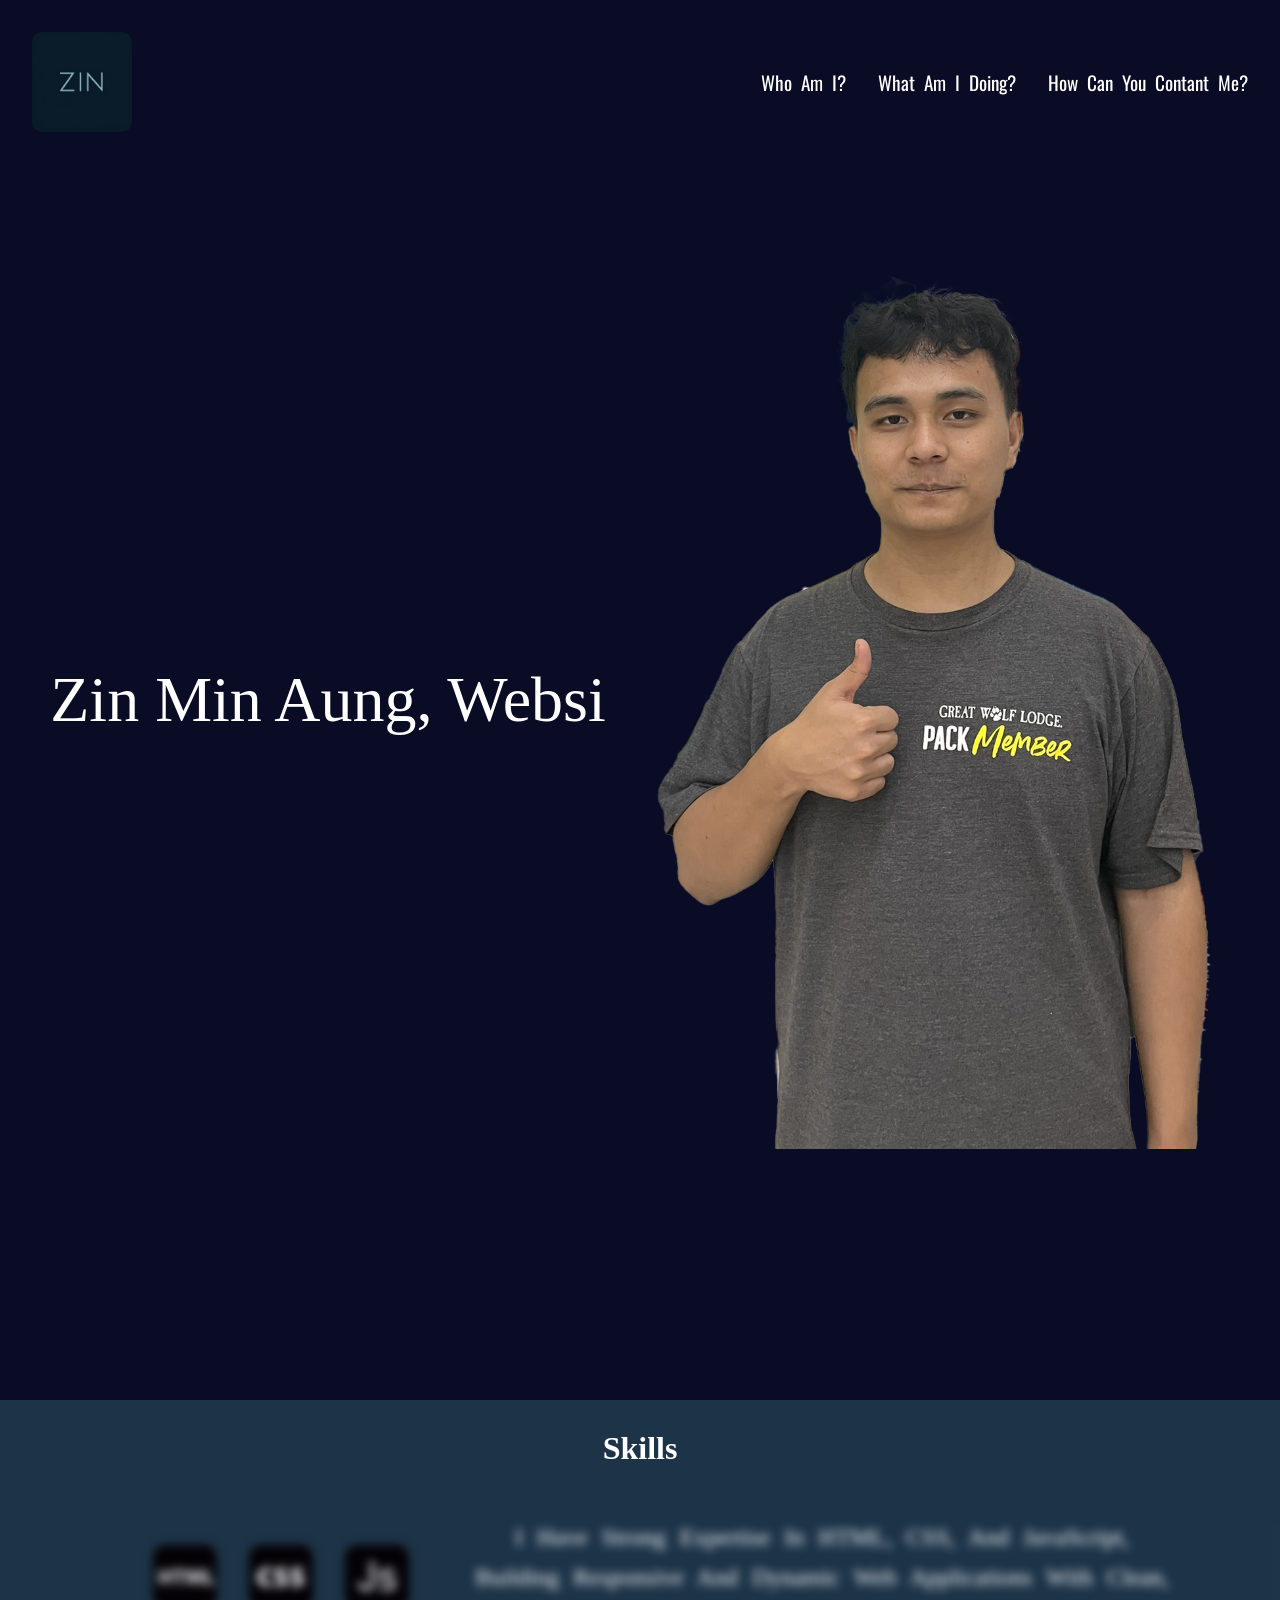
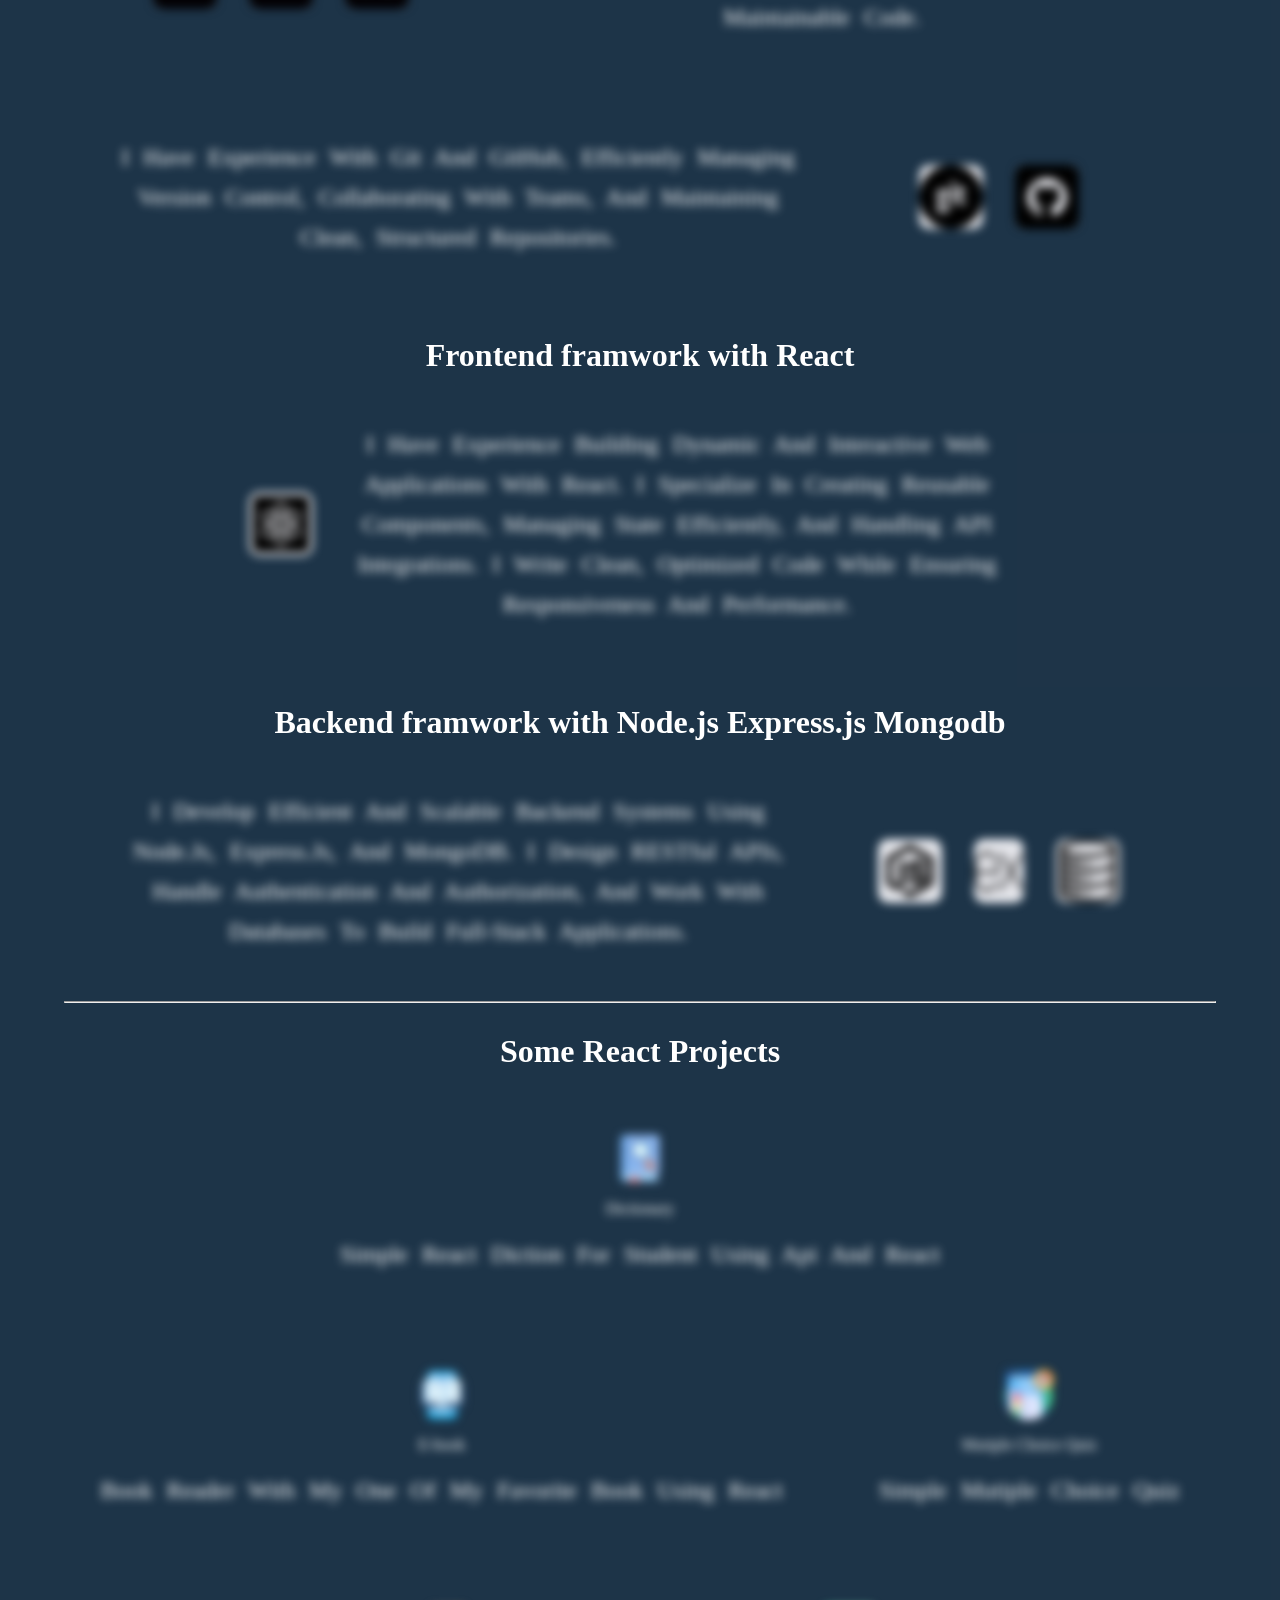
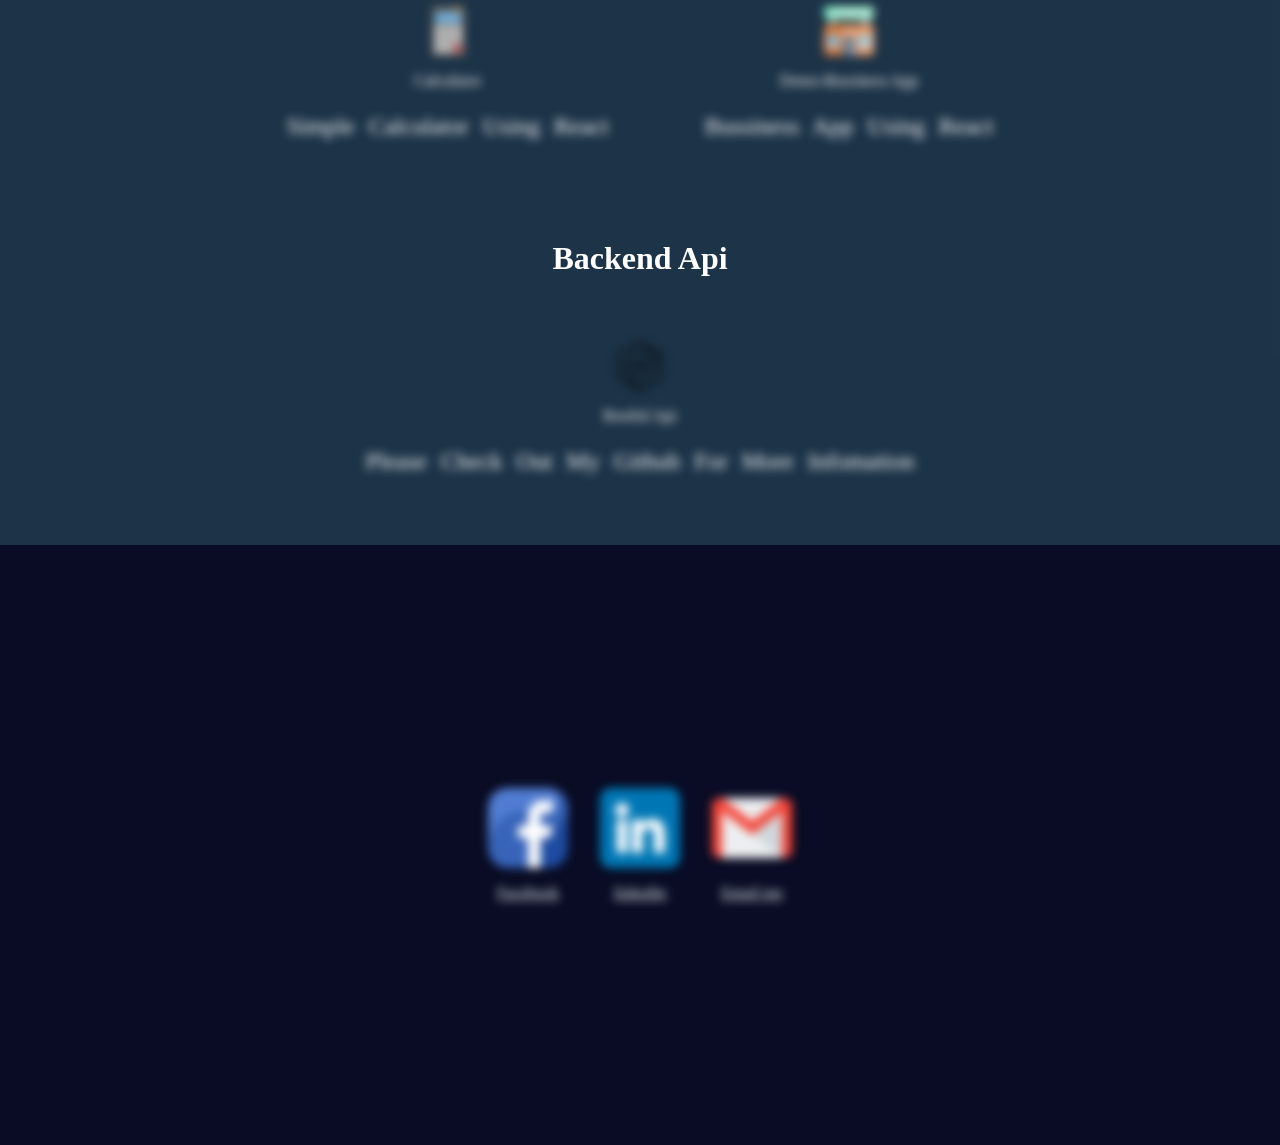
==== commit 490afbd4: "modify typewriter" ====
--- a/index.html
+++ b/index.html
@@ -39,7 +39,7 @@
 
     <section class="binner">
         <div>
-            <p class="profile-animation" id="typewriter-loop">I am zin min aung, website developer. </p>
+            <p class="profile-animation" id="typewriter-loop"></p>
         </div>
         <img src="./src/imgs/profile.png" id="profile-photo">
     </section>
